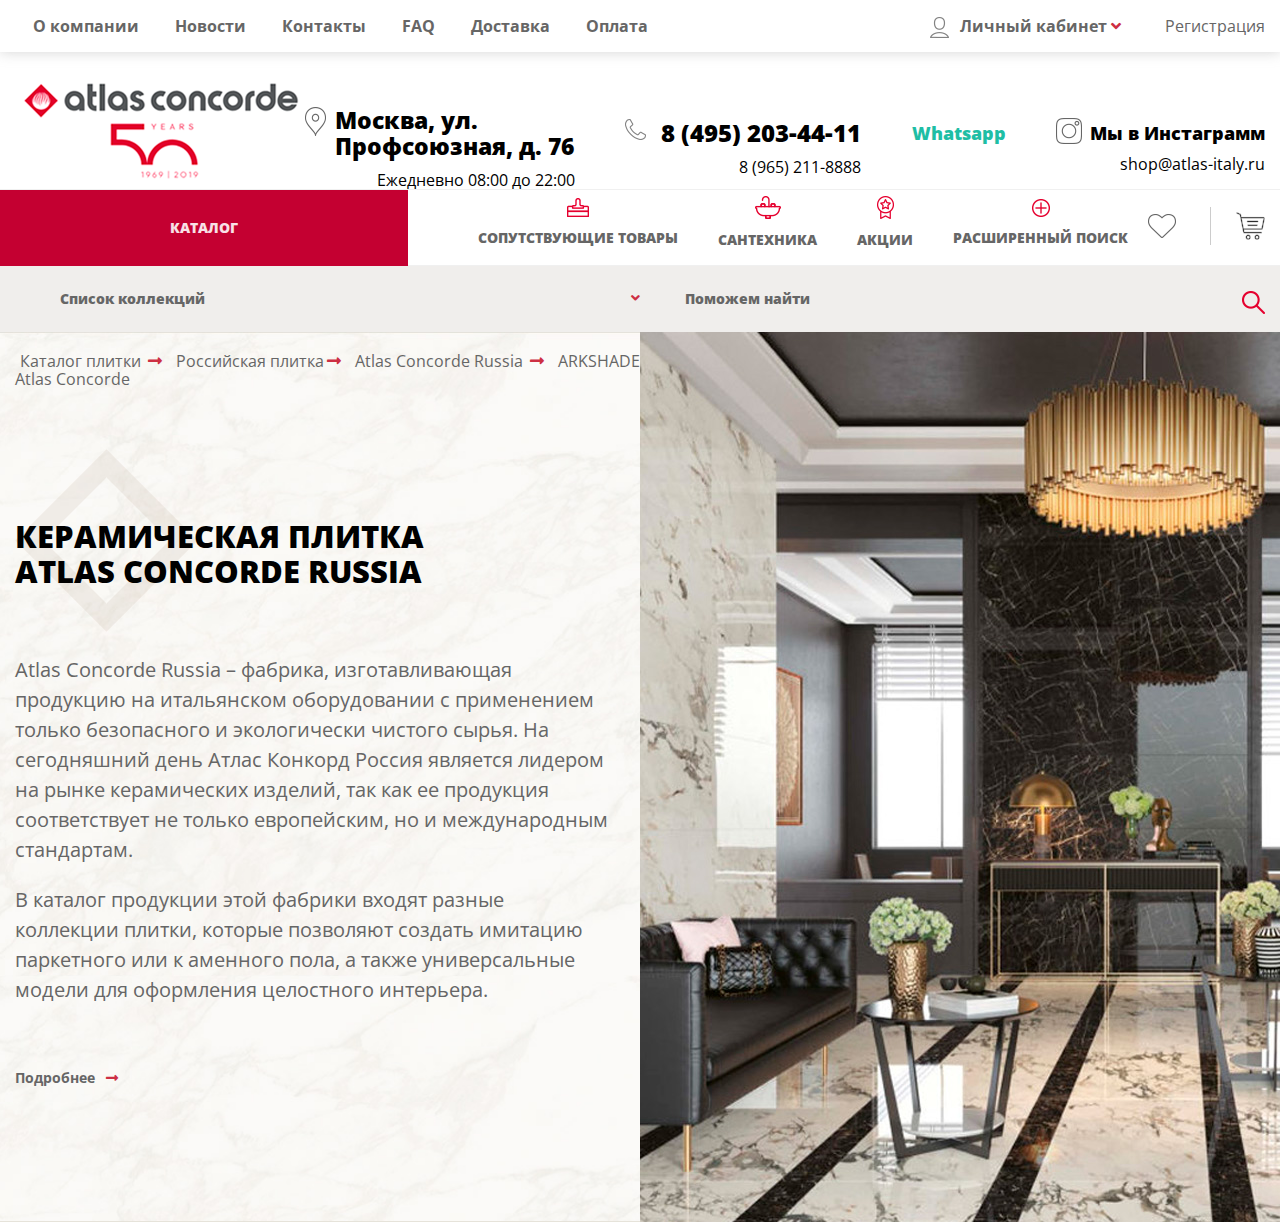
==== katalog.html @ 9d7cdf4c "initial commit" ====
<!DOCTYPE html>
<html lang="en">
<head>
  <meta charset="UTF-8">
  <meta name="viewport" content="width=device-width, initial-scale=1.0">
  <meta http-equiv="X-UA-Compatible" content="ie=edge">
  <title>SURF</title>
  

  <link href="https://fonts.googleapis.com/css2?family=Open+Sans:wght@400;600;700&display=swap" rel="stylesheet">
  <link href="https://use.fontawesome.com/releases/v5.0.13/css/all.css" rel="stylesheet">
   <link rel="stylesheet" href="https://cdnjs.cloudflare.com/ajax/libs/animate.css/3.7.0/animate.min.css"/>
   <link rel="stylesheet" href="css/style.min.css">
</head>
<body>











	<header class="header" id="s1">		
		  <div class="header__inner">
		  	<div class="container">
		<div class="header-top" id="head-top">

			<div class="menu-burger" id="burger">
				<div class="menu-burder__item"></div>
					<div class="menu-burder__item"></div>
						<div class="menu-burder__item"></div>
			</div>

			<div class="menu-icons">
				<div class="menu-icons__item">
					<a href="">
						<img src="img/whatsup-smart.png">
					</a>
				</div>
				<div class="menu-icons__item">
					<a href="">
						<img src="img/inst-smart.png">
					</a>
				</div>

				<div class="menu-icons__item">
					<a href="">
						<img src="img/phone-smart.png">
						<span>8 (495) 203-44-11</span>
					</a>
				</div>

			</div>

			<div class="menu-oreder">
				<a href="">
		            <img src="img/cart.png">

				</a>
			</div>

			<nav class="header-top__menu" >
				<ul class="header-top__list" id="head-menu">
					<li class="header-top__item"><a href="#s1" class="header-top__link ">О компании</a></li>
					<li class="header-top__item"><a href="#s2" class="header-top__link">Новости</a></li>
					<li class="header-top__item"><a href="#s3" class="header-top__link">Контакты</a></li>
					<li class="header-top__item"><a href="#s4" class="header-top__link">FAQ</a></li>
					<li class="header-top__item"><a href="#s5" class="header-top__link">Доставка</a></li>
					<li class="header-top__item"><a href="#s6" class="header-top__link">Оплата</a></li>
				</ul>
			</nav>
			<div class="header-top__privat">
				<div class="header-top__signin">
					<a href="#" class="signin-link"> Личный кабинет  </a><i class="fas fa-angle-down"></i>		
			</div>		
				<div class="header-top__login">
					<a href="#" class="signin-link">Регистрация </a>		
				</div>
			</div>
		</div>
		</div>
		</div>
		<div class="container">
		<div class="header__contact">
			<div class="header__logo">
				<a href="#" class="header__logo-link"><img src="img/logo.png"></a>
			</div>
			<div class="header__links-ss">
			<div class="header__adress">
				Москва, ул. Профсоюзная, д. 76  <span>Ежедневно 08:00 до 22:00</span>
			</div>
			<div class="header__phone">
				8 (495) 203-44-11 <span>8 (965) 211-8888 </span>
			</div>
			<div class="header__callme">
				<a href="" class="header__callme-btn">Обратный звонок</a>
			</div>
			<div class="header__ws">
				<a href="" class="header__ws-link">Whatsapp</a>
			</div>
			<div class="header__inst">
				<a href="" class="header__inst-link">Мы в Инстаграмм </a> <span>shop@atlas-italy.ru</span>
			</div>
			</div>
		</div>

		</div>
		<div class="header__catalog">			
			<div class="container">
				<div class="header__catalog-inner">

				<div class="catalog-catalog"> <a href="#" class="catalog-catalog__link">Каталог</a></div>
				<ul class="catalog-menu">
					<li class="catalog-menu-item">
						<img src="img/catalog-item1.png">
						<a href="" class="catalog-menu-link bye">Сопутствующие товары</a>
					</li>
					<li class="catalog-menu-item">
						<img src="img/catalog-item2.png">
						<a href="" class="catalog-menu-link bye">Сантехника</a>
					</li>
					<li class="catalog-menu-item">
						<img src="img/catalog-item3.png">
						<a href="" class="catalog-menu-link hie">Акции</a>
					</li>
					<li class="catalog-menu-item">
						<img src="img/catalog-item4.png">
						<a href="" class="catalog-menu-link hie">Расширенный поиск</a>
					</li>
				</ul>
				<div class="catalog__items">
				<div class="catalog__liked">
					<a href=""><img src="img/liked.png"></a>
				</div>
				<div class="catalog__cart">
					<a href=""><img src="img/cart.png"></a>
				</div>
				</div>
				
			</div>
		</div>
	</div>
	<div class="header__search" >
		<div class="container">
			<div class="header__search-inner">
				<div  class="header__search-search" id="search-s"> <a href="" id="search-link">Список коллекций <i class="fas fa-angle-down"></i></a> <ul class="header__search-menu">
					  
					<li><a href="#">3D WALL DESIGN</a></li>
					<li><a href="#">ARBOR Wall</a></li>
					<li><a href="#">ARKSHADE Wall</a></li>
					<li><a href="#">ARTY</a></li>
					<li><a href="#"> BRAVE Wall</a></li>
					<li><a href="#">BRICK ATELIER</a></li>
					<li><a href="#">3D WALL DESIGN</a></li>
					<li><a href="#">BRAVE Wall</a></li>
					<li><a href="#">ARTY</a></li>
					<li><a href="#">3D WALL DESIGN</a></li>
					<li><a href="#">ARKSHADE Wall</a></li>
					<li><a href="#">3D WALL DESIGN</a></li>
					<li><a href="#">ARKSHADE Wall</a></li>
					<li><a href="#">ARTY</a></li>
					<li><a href="#">ARBOR Wall</a></li>
					<li><a href="#">3D WALL DESIGN</a></li>
					<li><a href="#">ARKSHADE Wall</a></li>
					<li><a href="#">ARTY</a></li>
					<li><a href="#">ARBOR Wall</a></li>
					<li><a href="#">ARBOR Wall</a></li>
					<li><a href="#">3D WALL DESIGN</a></li>
					<li><a href="#">ARBOR Wall</a></li>
					<li><a href="#">ARKSHADE Wall</a></li>
					<li><a href="#">ARTY</a></li>
					<li><a href="#"> BRAVE Wall</a></li>
					<li><a href="#">BRICK ATELIER</a></li>
					<li><a href="#">3D WALL DESIGN</a></li>
					<li><a href="#">BRAVE Wall</a></li>
					<li><a href="#">ARTY</a></li>
					<li><a href="#">3D WALL DESIGN</a></li>
					<li><a href="#">ARKSHADE Wall</a></li>
					<li><a href="#">3D WALL DESIGN</a></li>
					<li><a href="#">ARKSHADE Wall</a></li>
					<li><a href="#">ARTY</a></li>
					<li><a href="#">ARBOR Wall</a></li>
					<li><a href="#">3D WALL DESIGN</a></li>
					<li><a href="#">ARKSHADE Wall</a></li>
					<li><a href="#">ARTY</a></li>
					<li><a href="#">ARBOR Wall</a></li>
					<li><a href="#">ARBOR Wall</a></li>
				</ul></div>
				<div class="header__search-search">
                    <a href="">Поможем найти <img src="img/search.png"></a>  
				</div>
			</div>
		</div>
	</div>

	<section class="atlascon">
		<div class="container">
			<div class="atlascon__inner">
				<div class="atlascon-item">
					<div class="atlas-item__links">
					 <a class="atl-btn" href="#">Каталог плитки <i class="fas fa-long-arrow-alt-right"></i></a>
					 <a class="atl-btn"href="#">Российская плитка<i class="fas fa-long-arrow-alt-right"></i></a>
					 <a class="atl-btn" href="#">Atlas Concorde Russia <i class="fas fa-long-arrow-alt-right"></i></a>
					 <a class="atl-btn" href="#">ARKSHADE Atlas Concorde</a>
					</div>
					<div class="content-box__atlas title-box">
					<div class="atlascon-title title-box__title">Керамическая плитка Atlas Concorde RUSSIA</div>
					<div class="atlascon-text"><p>Atlas Concorde Russia – фабрика, изготавливающая продукцию на итальянском оборудовании с применением только безопасного и экологически чистого сырья. На сегодняшний день Атлас Конкорд Россия является лидером на рынке керамических изделий, так как ее продукция соответствует не только европейским, но и международным стандартам.</p>
                    <p>
                      В каталог продукции этой фабрики входят разные коллекции плитки, которые позволяют создать имитацию паркетного или к аменного пола, а также универсальные модели для оформления целостного интерьера.</p></div>
					<div class="atlascon-btn"><a href="">Подробнее<i class="fas fa-long-arrow-alt-right"></i></a></div>
					</div>
				</div>
				<div class="atlascon-item">
					<img src="img/katalog-atlas.jpg">
				</div>
			</div>
		</div>
	</section>








</body>
















</html>
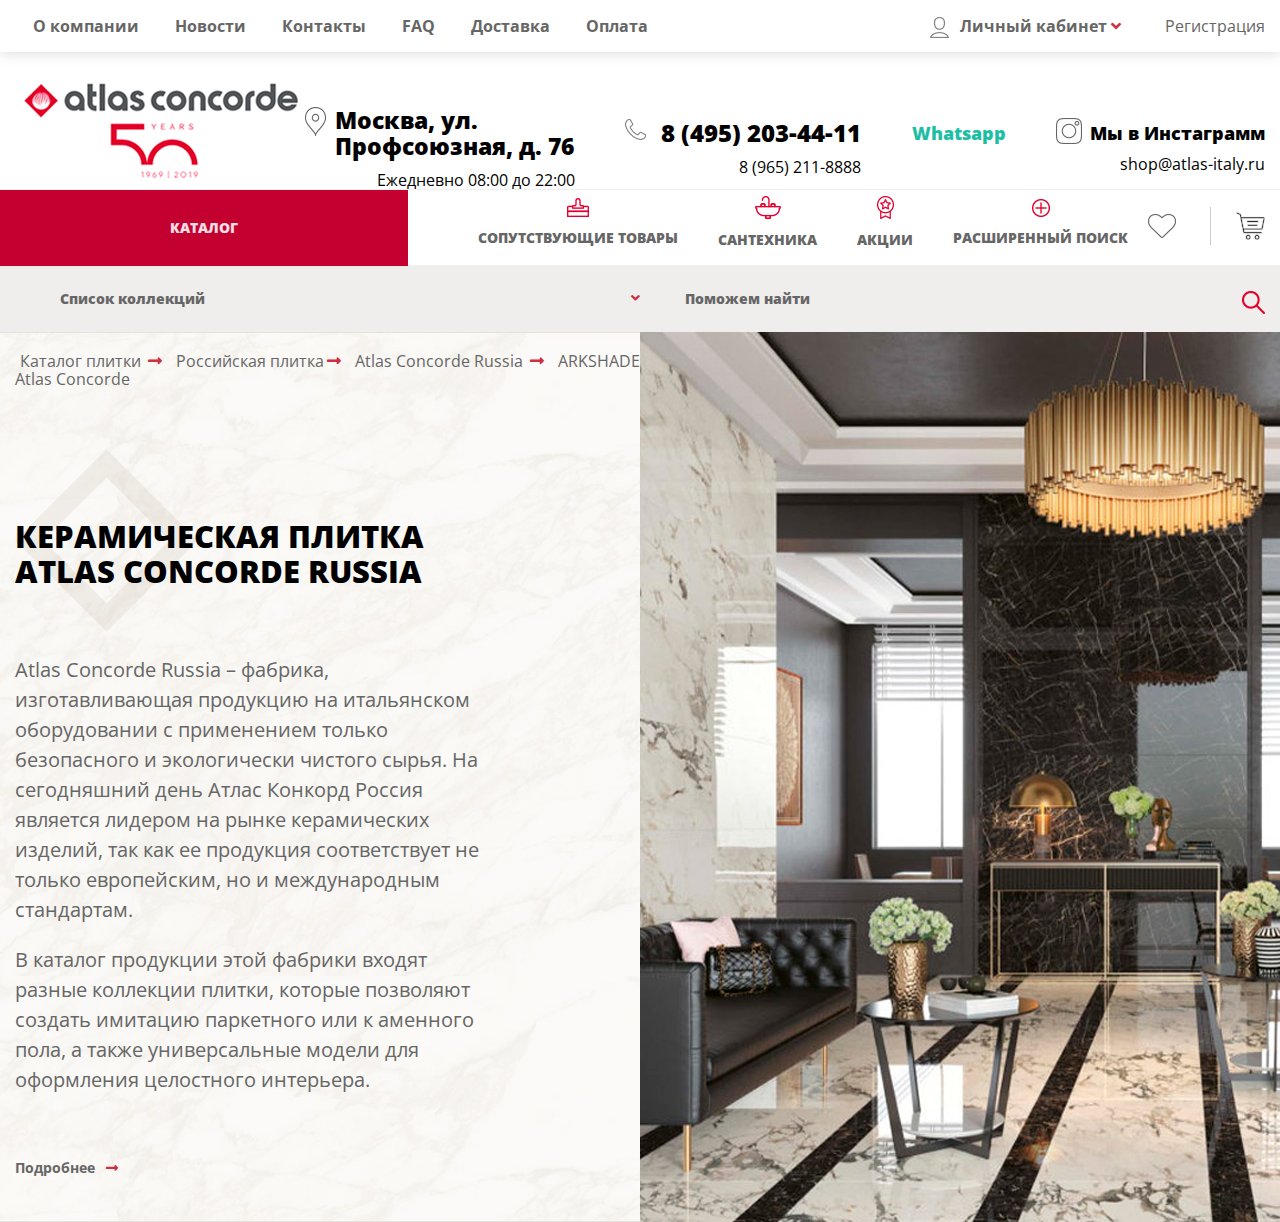
==== commit ddff26f6: "name" ====
--- a/katalog.html
+++ b/katalog.html
@@ -4,7 +4,7 @@
   <meta charset="UTF-8">
   <meta name="viewport" content="width=device-width, initial-scale=1.0">
   <meta http-equiv="X-UA-Compatible" content="ie=edge">
-  <title>SURF</title>
+  <title>Atlas Concorde</title>
   
 
   <link href="https://fonts.googleapis.com/css2?family=Open+Sans:wght@400;600;700&display=swap" rel="stylesheet">
